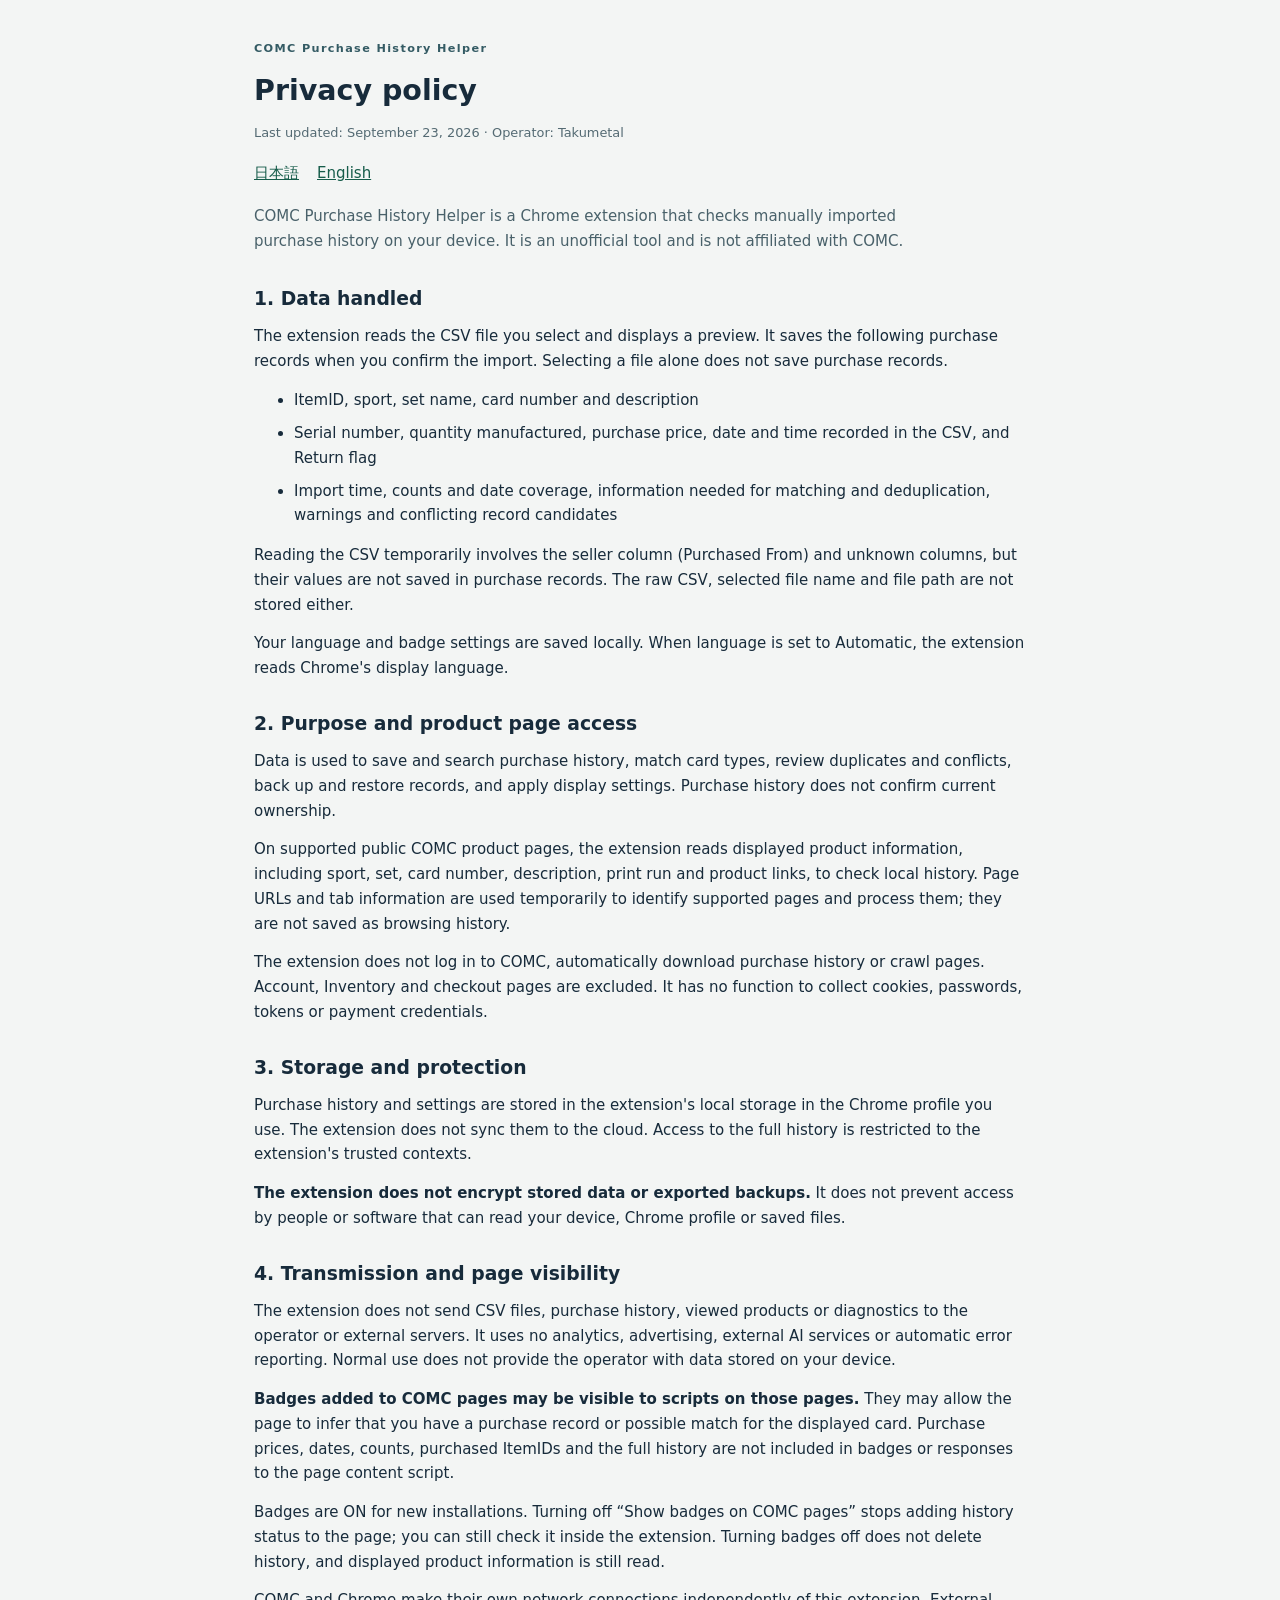
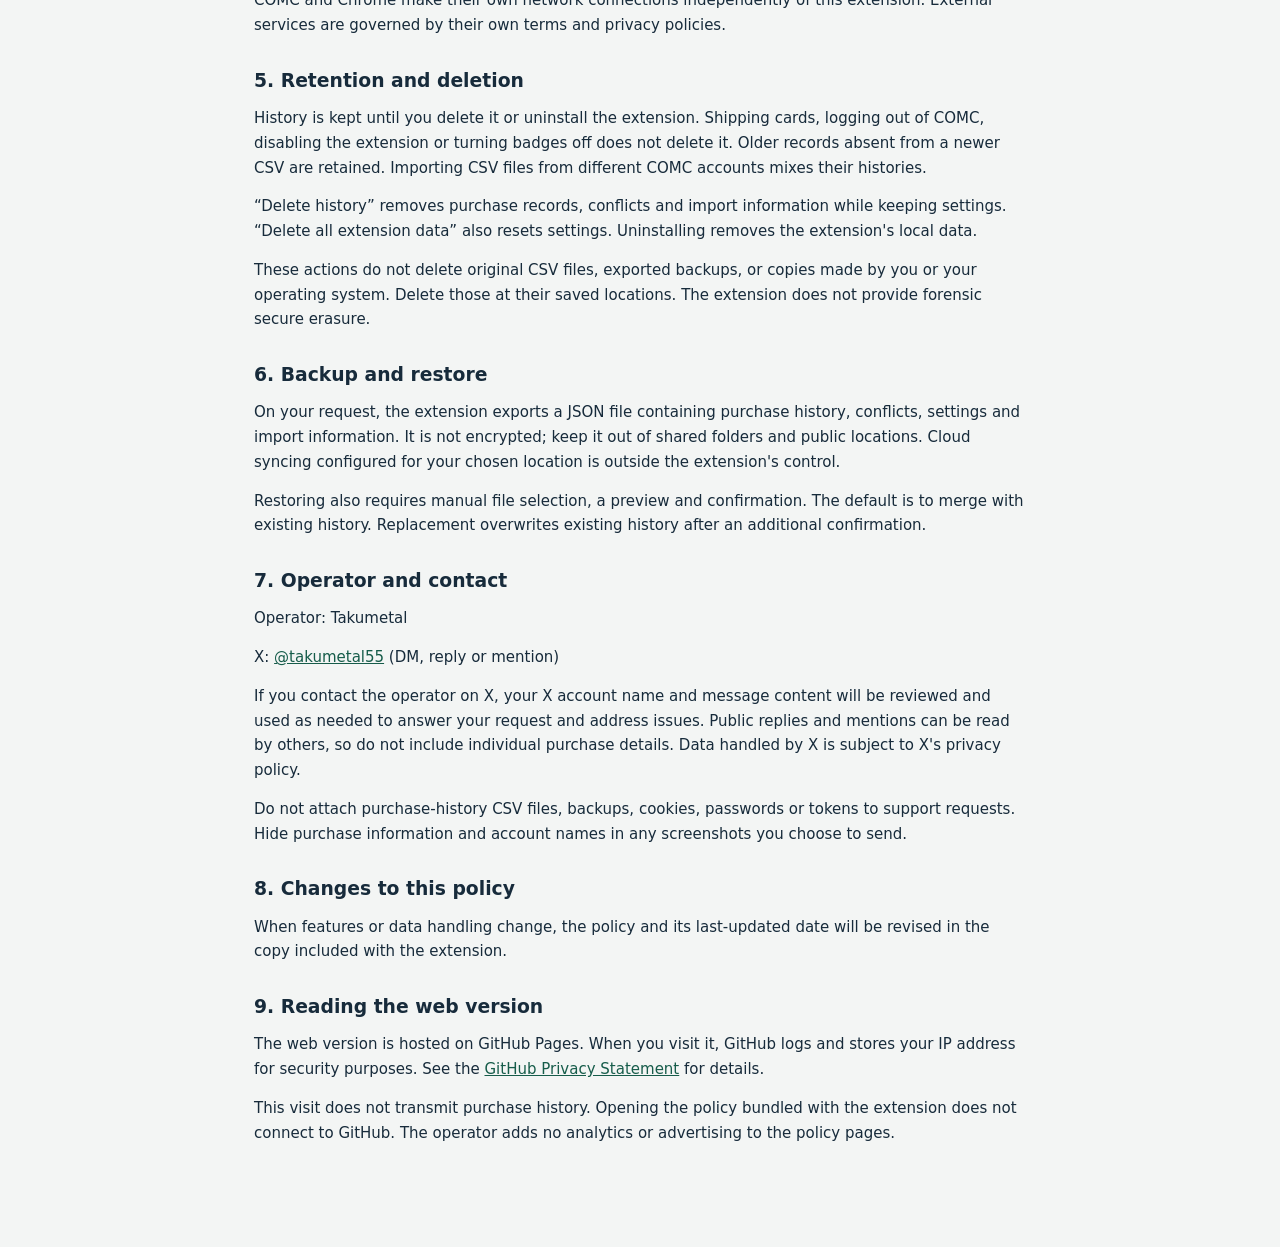
==== privacy-en.html @ 9bbb7d23 "Publish bilingual privacy policy" ====
<!doctype html>
<html lang="en">
<head>
  <meta charset="utf-8">
  <meta name="viewport" content="width=device-width, initial-scale=1">
  <meta name="referrer" content="no-referrer">
  <title>Privacy policy — COMC Purchase History Helper</title>
  <link rel="stylesheet" href="ui.css">
</head>
<body class="policy">
<main>
  <header>
    <p class="eyebrow">COMC Purchase History Helper</p>
    <h1>Privacy policy</h1>
    <p class="muted">Last updated: September 23, 2026 · Operator: Takumetal</p>
    <nav aria-label="Language"><a href="privacy-ja.html" lang="ja" hreflang="ja">日本語</a><a href="privacy-en.html" lang="en" aria-current="page">English</a></nav>
    <p class="lead">COMC Purchase History Helper is a Chrome extension that checks manually imported purchase history on your device. It is an unofficial tool and is not affiliated with COMC.</p>
  </header>
  <section aria-labelledby="data">
    <h2 id="data">1. Data handled</h2>
    <p>The extension reads the CSV file you select and displays a preview. It saves the following purchase records when you confirm the import. Selecting a file alone does not save purchase records.</p>
    <ul>
      <li>ItemID, sport, set name, card number and description</li>
      <li>Serial number, quantity manufactured, purchase price, date and time recorded in the CSV, and Return flag</li>
      <li>Import time, counts and date coverage, information needed for matching and deduplication, warnings and conflicting record candidates</li>
    </ul>
    <p>Reading the CSV temporarily involves the seller column (Purchased From) and unknown columns, but their values are not saved in purchase records. The raw CSV, selected file name and file path are not stored either.</p>
    <p>Your language and badge settings are saved locally. When language is set to Automatic, the extension reads Chrome's display language.</p>
  </section>
  <section aria-labelledby="purpose">
    <h2 id="purpose">2. Purpose and product page access</h2>
    <p>Data is used to save and search purchase history, match card types, review duplicates and conflicts, back up and restore records, and apply display settings. Purchase history does not confirm current ownership.</p>
    <p>On supported public COMC product pages, the extension reads displayed product information, including sport, set, card number, description, print run and product links, to check local history. Page URLs and tab information are used temporarily to identify supported pages and process them; they are not saved as browsing history.</p>
    <p>The extension does not log in to COMC, automatically download purchase history or crawl pages. Account, Inventory and checkout pages are excluded. It has no function to collect cookies, passwords, tokens or payment credentials.</p>
  </section>
  <section aria-labelledby="storage">
    <h2 id="storage">3. Storage and protection</h2>
    <p>Purchase history and settings are stored in the extension's local storage in the Chrome profile you use. The extension does not sync them to the cloud. Access to the full history is restricted to the extension's trusted contexts.</p>
    <p><strong>The extension does not encrypt stored data or exported backups.</strong> It does not prevent access by people or software that can read your device, Chrome profile or saved files.</p>
  </section>
  <section aria-labelledby="sharing">
    <h2 id="sharing">4. Transmission and page visibility</h2>
    <p>The extension does not send CSV files, purchase history, viewed products or diagnostics to the operator or external servers. It uses no analytics, advertising, external AI services or automatic error reporting. Normal use does not provide the operator with data stored on your device.</p>
    <p><strong>Badges added to COMC pages may be visible to scripts on those pages.</strong> They may allow the page to infer that you have a purchase record or possible match for the displayed card. Purchase prices, dates, counts, purchased ItemIDs and the full history are not included in badges or responses to the page content script.</p>
    <p>Badges are ON for new installations. Turning off “Show badges on COMC pages” stops adding history status to the page; you can still check it inside the extension. Turning badges off does not delete history, and displayed product information is still read.</p>
    <p>COMC and Chrome make their own network connections independently of this extension. External services are governed by their own terms and privacy policies.</p>
  </section>
  <section aria-labelledby="retention">
    <h2 id="retention">5. Retention and deletion</h2>
    <p>History is kept until you delete it or uninstall the extension. Shipping cards, logging out of COMC, disabling the extension or turning badges off does not delete it. Older records absent from a newer CSV are retained. Importing CSV files from different COMC accounts mixes their histories.</p>
    <p>“Delete history” removes purchase records, conflicts and import information while keeping settings. “Delete all extension data” also resets settings. Uninstalling removes the extension's local data.</p>
    <p>These actions do not delete original CSV files, exported backups, or copies made by you or your operating system. Delete those at their saved locations. The extension does not provide forensic secure erasure.</p>
  </section>
  <section aria-labelledby="backup">
    <h2 id="backup">6. Backup and restore</h2>
    <p>On your request, the extension exports a JSON file containing purchase history, conflicts, settings and import information. It is not encrypted; keep it out of shared folders and public locations. Cloud syncing configured for your chosen location is outside the extension's control.</p>
    <p>Restoring also requires manual file selection, a preview and confirmation. The default is to merge with existing history. Replacement overwrites existing history after an additional confirmation.</p>
  </section>
  <section aria-labelledby="contact">
    <h2 id="contact">7. Operator and contact</h2>
    <p>Operator: Takumetal</p>
    <p id="contact-details">X: <a href="https://x.com/takumetal55" target="_blank" rel="noopener noreferrer">@takumetal55</a> (DM, reply or mention)</p>
    <p>If you contact the operator on X, your X account name and message content will be reviewed and used as needed to answer your request and address issues. Public replies and mentions can be read by others, so do not include individual purchase details. Data handled by X is subject to X's privacy policy.</p>
    <p>Do not attach purchase-history CSV files, backups, cookies, passwords or tokens to support requests. Hide purchase information and account names in any screenshots you choose to send.</p>
  </section>
  <section aria-labelledby="changes">
    <h2 id="changes">8. Changes to this policy</h2>
    <p>When features or data handling change, the policy and its last-updated date will be revised in the copy included with the extension.</p>
  </section>
  <section aria-labelledby="website">
    <h2 id="website">9. Reading the web version</h2>
    <p>The web version is hosted on GitHub Pages. When you visit it, GitHub logs and stores your IP address for security purposes. See the <a href="https://docs.github.com/en/site-policy/privacy-policies/github-general-privacy-statement" target="_blank" rel="noopener noreferrer">GitHub Privacy Statement</a> for details.</p>
    <p>This visit does not transmit purchase history. Opening the policy bundled with the extension does not connect to GitHub. The operator adds no analytics or advertising to the policy pages.</p>
  </section>
</main>
</body>
</html>
---- ui.css ----
:root{font-family:system-ui,-apple-system,BlinkMacSystemFont,"Segoe UI",sans-serif;color:#172b3b;background:#f3f5f4;font-size:15px;line-height:1.65;color-scheme:light}*{box-sizing:border-box}body{margin:0}main{max-width:1080px;margin:auto;padding:32px 24px 72px}h1{font-size:1.9rem;line-height:1.25;margin:8px 0 14px}h2{font-size:1.25rem;line-height:1.4;margin:0 0 18px}h3{font-size:1rem}p{margin:8px 0 14px;overflow-wrap:anywhere}.eyebrow{font-size:.75rem;letter-spacing:.12em;font-weight:750;color:#345b64}.lead{color:#49616a;max-width:72ch}.notice{border-left:4px solid #b67822;background:#fff5df;padding:12px 16px;border-radius:4px}.panel{background:white;border:1px solid #d9e2df;border-radius:12px;padding:24px;margin:20px 0;box-shadow:0 3px 10px #163a2c06}.stats{display:grid;grid-template-columns:repeat(auto-fit,minmax(180px,1fr));gap:12px}.metric{border:1px solid #dbe6e1;border-radius:10px;padding:16px;background:#f8fbf9}.metric strong{font-size:1.7rem;display:block;color:#12634e}.toolbar{display:flex;gap:14px;align-items:center;flex-wrap:wrap;margin:16px 0}button,.button{font:inherit;cursor:pointer;border:1px solid #aebfba;border-radius:7px;padding:8px 15px;background:white;color:#173b32}button.primary{background:#12634e;border-color:#12634e;color:white}button.danger{color:#a22727;border-color:#d1b1b1}button:disabled{opacity:.5;cursor:not-allowed}button:hover:not(:disabled){filter:brightness(.95)}button:focus-visible,input:focus-visible,select:focus-visible,summary:focus-visible,a:focus-visible{outline:3px solid #2b809d;outline-offset:3px}select,input[type=search]{font:inherit;border:1px solid #aebfba;padding:8px;border-radius:6px;background:white;color:inherit;max-width:100%}input[type=search]{width:100%;margin-bottom:16px}input[type=file]{display:block;margin:10px 0 20px;max-width:100%}input[type=checkbox]{width:18px;height:18px;vertical-align:middle;margin-right:8px}label{display:block}small,.muted{color:#546a73;font-size:.86rem}.status{position:sticky;top:0;z-index:1;background:#e4f3ec;border:1px solid #accdbc;padding:12px;border-radius:6px;white-space:pre-wrap}.status.error{background:#fff0ef;border-color:#d7b1ac;color:#7b2121}.status:empty{display:none}details{border-top:1px solid #dce5e0;padding:12px 0}summary{cursor:pointer;overflow-wrap:anywhere;font-weight:600}.record{padding:14px;border-left:3px solid #bdd5cc;margin:12px 0;background:#f6f9f7;overflow-wrap:anywhere}dl{display:grid;grid-template-columns:minmax(100px,1fr) 2fr;gap:6px 12px;margin:8px 0}dt{color:#52656e}dd{margin:0;white-space:pre-wrap;overflow-wrap:anywhere}.badge{display:inline-block;background:#e2f1eb;border:1px solid #aacbbe;border-radius:5px;padding:2px 8px;margin:5px 8px 5px 0;font-size:.82rem;font-weight:600}.conflict{background:#fff9ee;border:1px solid #e1cea9;border-radius:8px;padding:16px;margin:16px 0}.comparison{display:grid;grid-template-columns:repeat(auto-fit,minmax(200px,1fr));gap:12px}nav a{color:#165c4a;margin-right:18px}a{color:#165c4a}fieldset{border:0;padding:0;margin:0;min-width:0}footer{margin-top:30px}.popup{width:390px;max-width:100vw}.popup main{padding:18px}.popup h1{font-size:1.35rem}.popup .panel{padding:16px;margin:14px 0}.popup .stats{grid-template-columns:1fr 1fr}.popup .metric{padding:10px}.popup .metric strong{font-size:1.2rem}@media(max-width:560px){main{padding:20px 14px 44px}.panel{padding:16px}.stats{grid-template-columns:1fr}h1{font-size:1.5rem}dl{grid-template-columns:1fr}dd{margin-bottom:10px}.toolbar{align-items:stretch}button{min-height:42px}}

.policy main{max-width:820px}.policy header{margin-bottom:32px}.policy header nav{margin:18px 0}.policy section{margin:30px 0}.policy h2{margin-bottom:12px}.policy li{margin-bottom:8px}
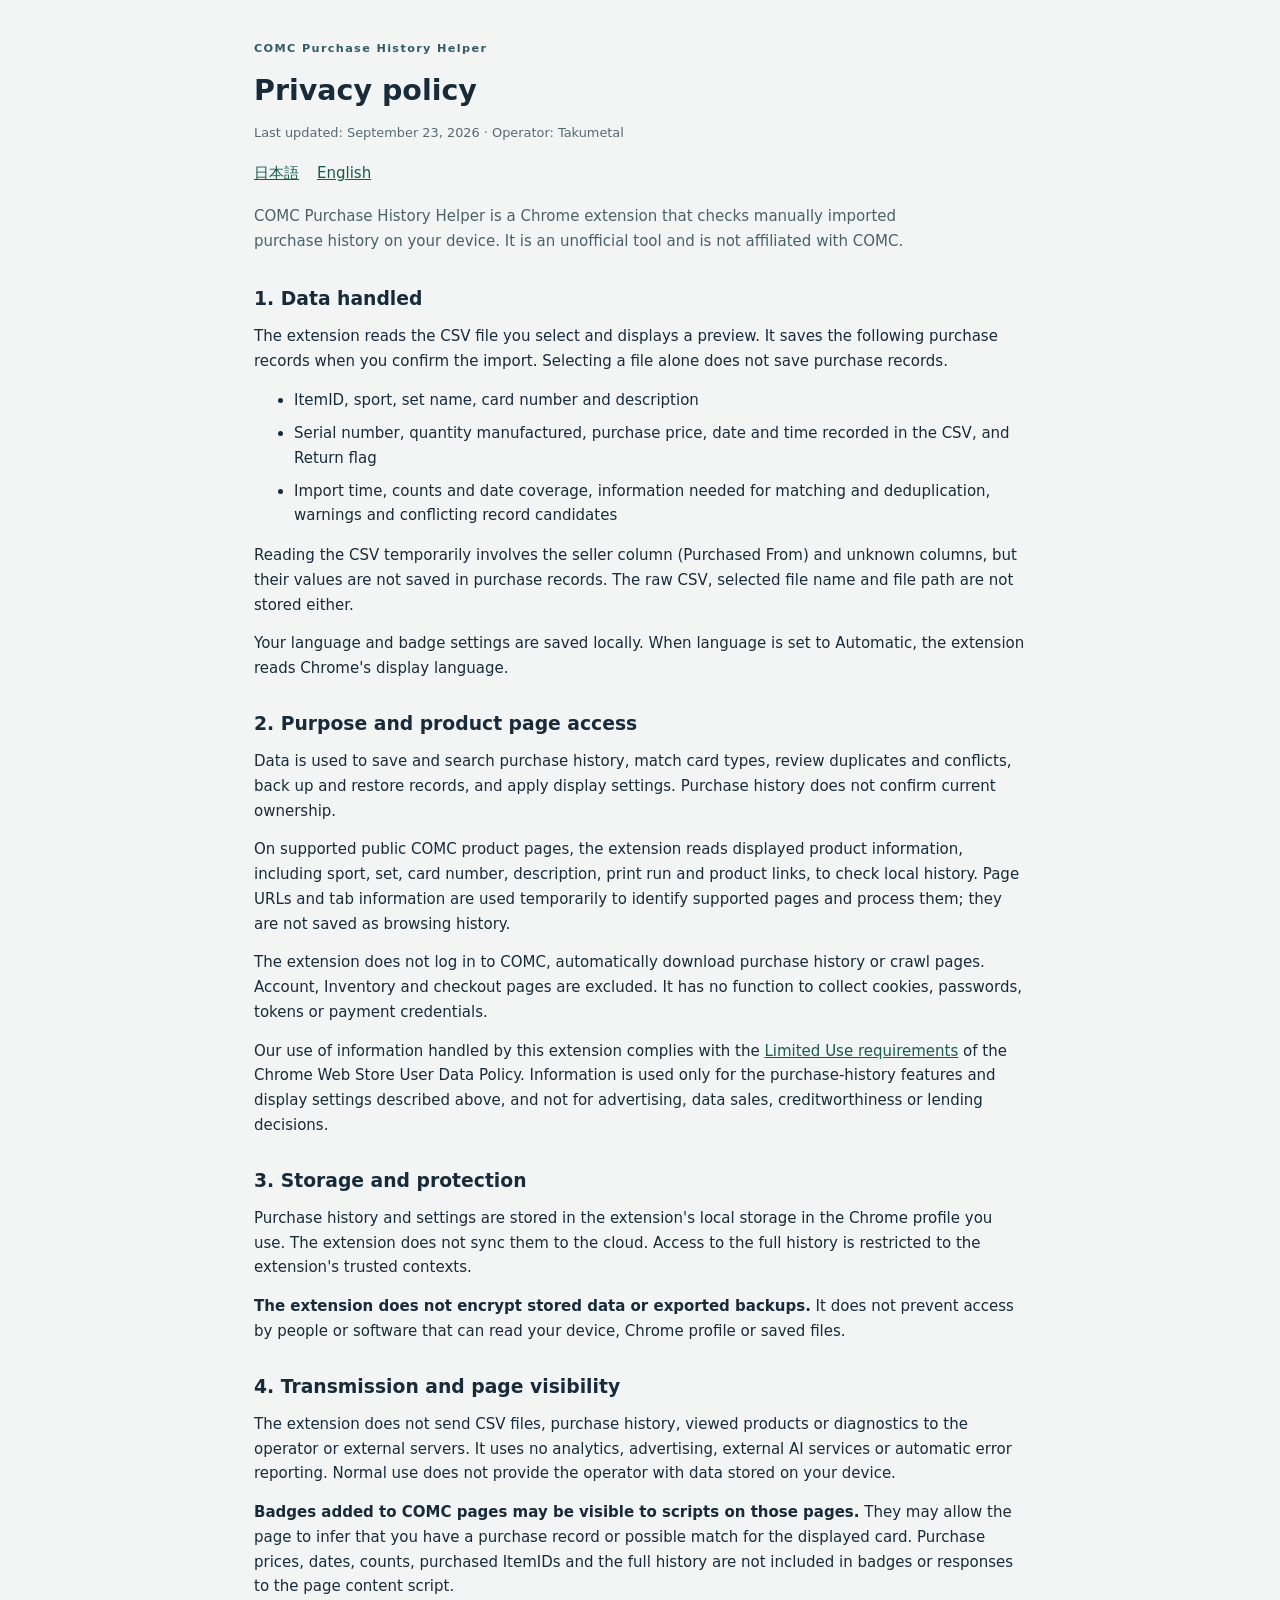
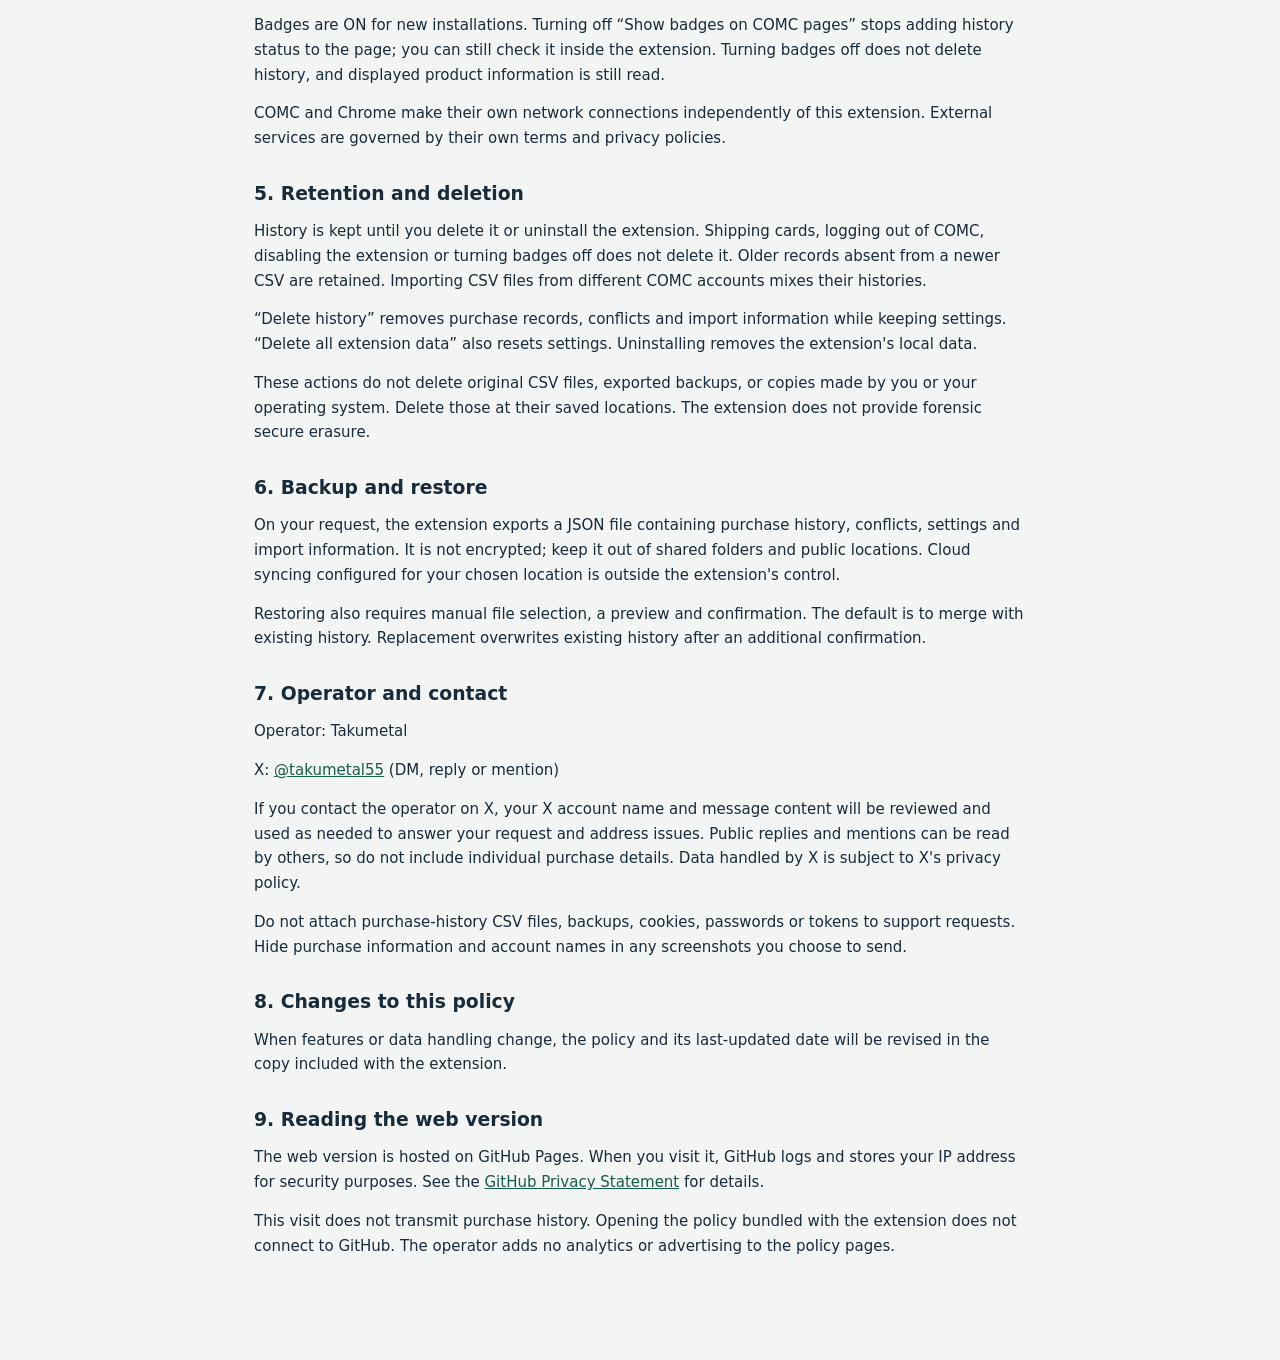
==== commit e40afc11: "Clarify limited use of extension data" ====
--- a/privacy-en.html
+++ b/privacy-en.html
@@ -32,6 +32,7 @@
     <p>Data is used to save and search purchase history, match card types, review duplicates and conflicts, back up and restore records, and apply display settings. Purchase history does not confirm current ownership.</p>
     <p>On supported public COMC product pages, the extension reads displayed product information, including sport, set, card number, description, print run and product links, to check local history. Page URLs and tab information are used temporarily to identify supported pages and process them; they are not saved as browsing history.</p>
     <p>The extension does not log in to COMC, automatically download purchase history or crawl pages. Account, Inventory and checkout pages are excluded. It has no function to collect cookies, passwords, tokens or payment credentials.</p>
+    <p id="limited-use">Our use of information handled by this extension complies with the <a href="https://developer.chrome.com/docs/webstore/program-policies/limited-use" target="_blank" rel="noopener noreferrer">Limited Use requirements</a> of the Chrome Web Store User Data Policy. Information is used only for the purchase-history features and display settings described above, and not for advertising, data sales, creditworthiness or lending decisions.</p>
   </section>
   <section aria-labelledby="storage">
     <h2 id="storage">3. Storage and protection</h2>
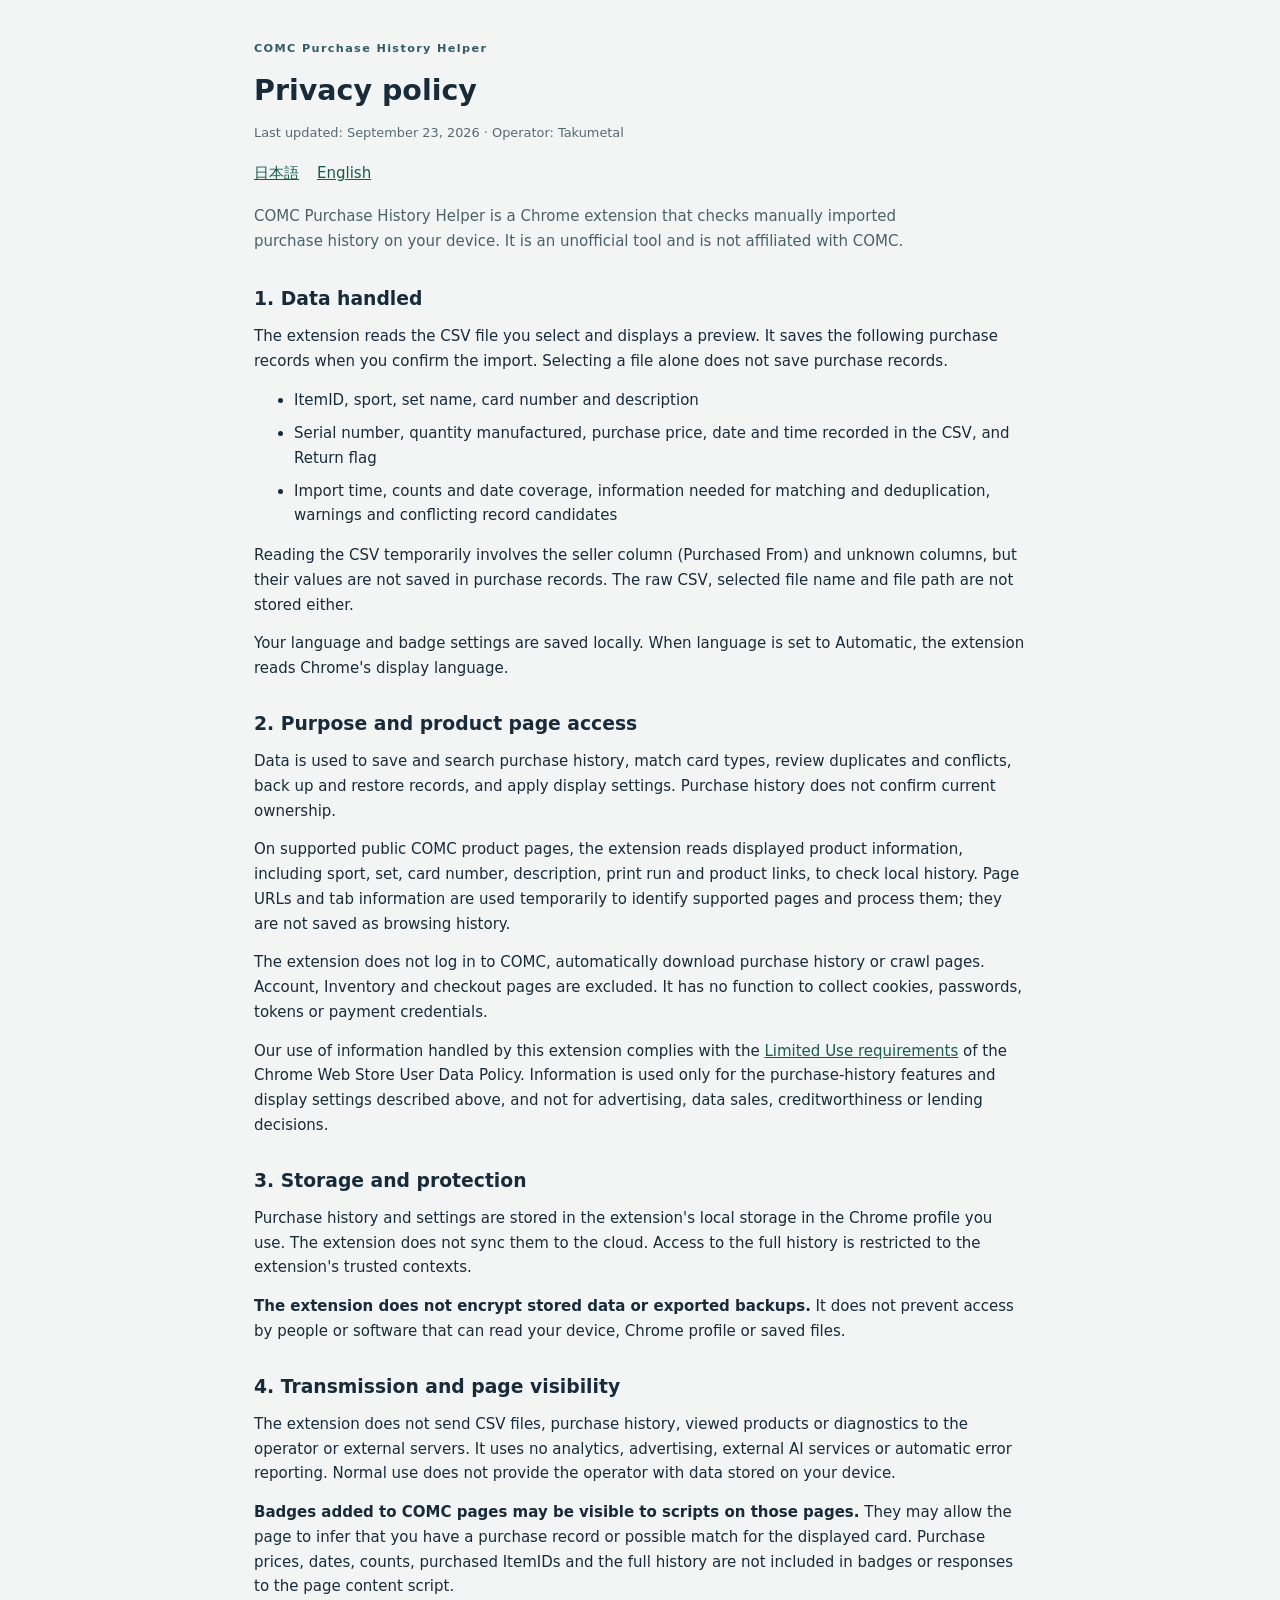
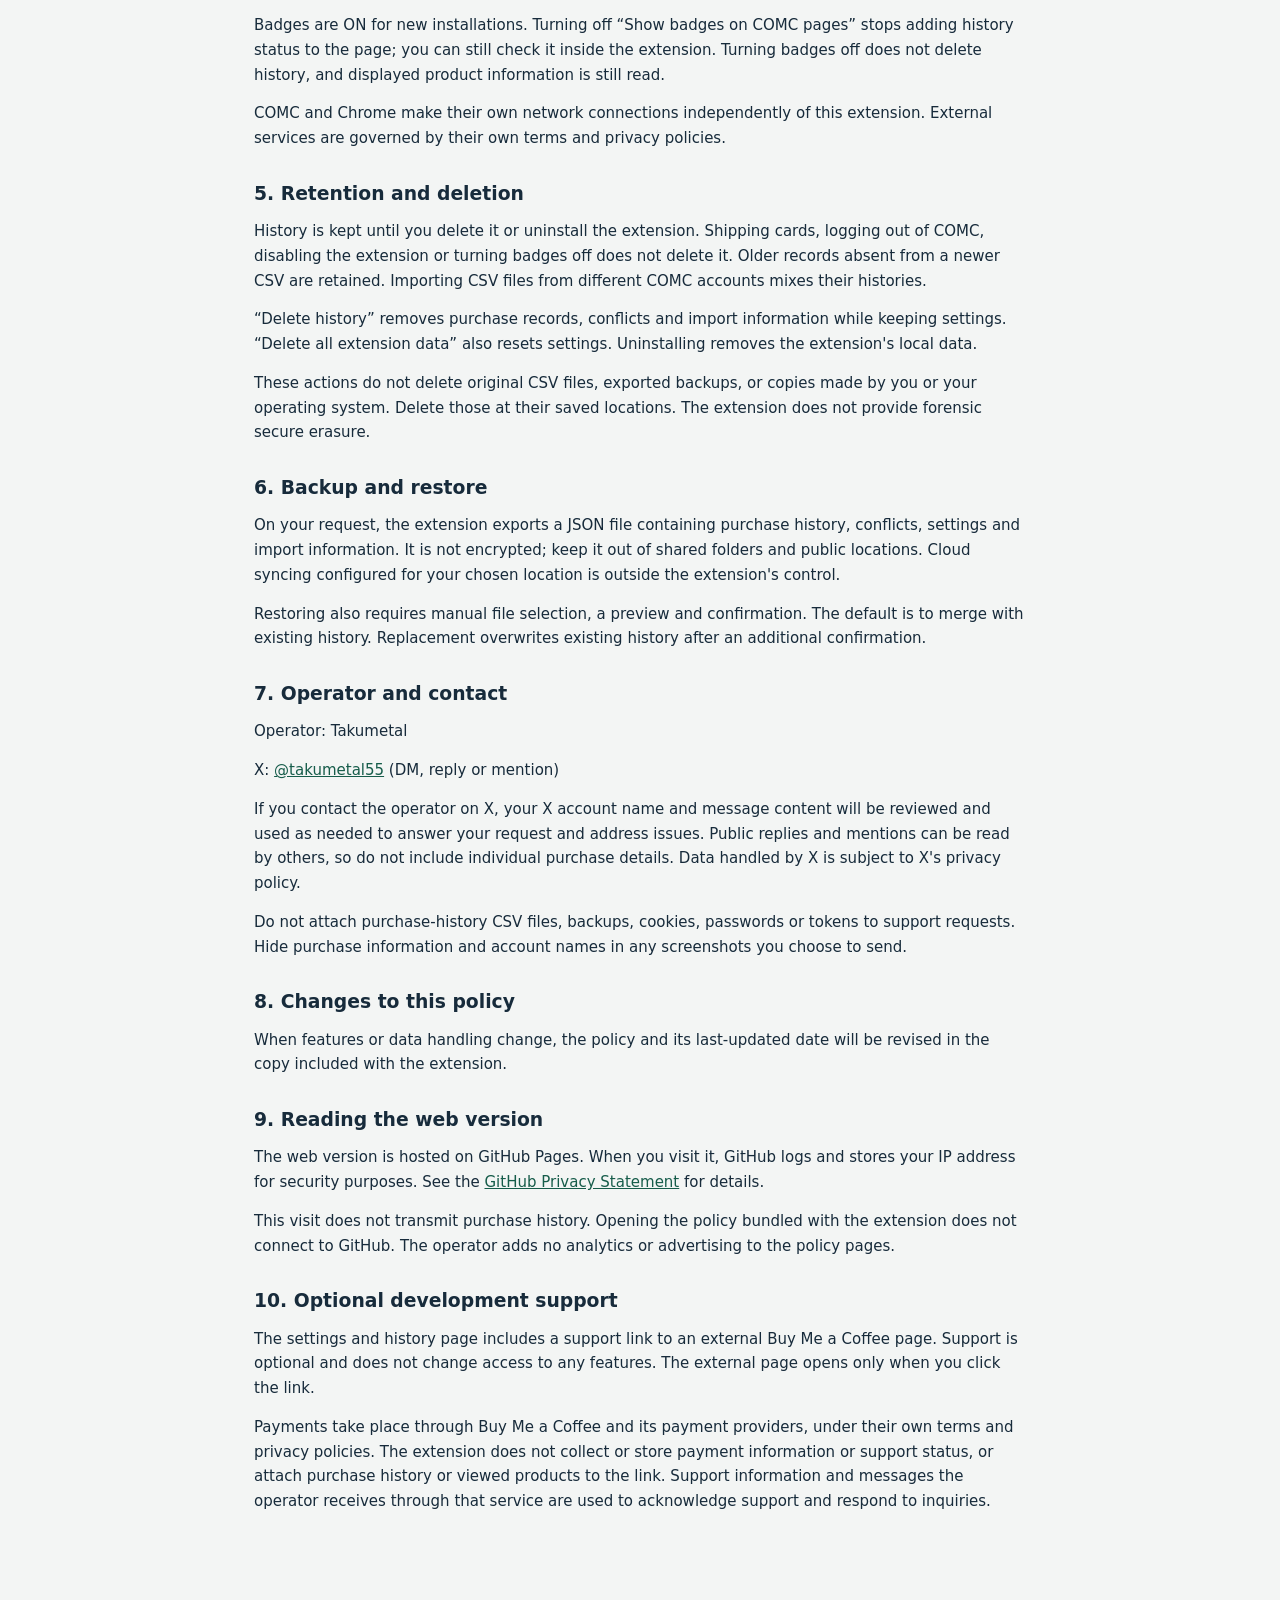
==== commit 86b01938: "Describe optional development support" ====
--- a/privacy-en.html
+++ b/privacy-en.html
@@ -73,6 +73,11 @@
     <p>The web version is hosted on GitHub Pages. When you visit it, GitHub logs and stores your IP address for security purposes. See the <a href="https://docs.github.com/en/site-policy/privacy-policies/github-general-privacy-statement" target="_blank" rel="noopener noreferrer">GitHub Privacy Statement</a> for details.</p>
     <p>This visit does not transmit purchase history. Opening the policy bundled with the extension does not connect to GitHub. The operator adds no analytics or advertising to the policy pages.</p>
   </section>
+  <section aria-labelledby="voluntary-support">
+    <h2 id="voluntary-support">10. Optional development support</h2>
+    <p>The settings and history page includes a support link to an external Buy Me a Coffee page. Support is optional and does not change access to any features. The external page opens only when you click the link.</p>
+    <p>Payments take place through Buy Me a Coffee and its payment providers, under their own terms and privacy policies. The extension does not collect or store payment information or support status, or attach purchase history or viewed products to the link. Support information and messages the operator receives through that service are used to acknowledge support and respond to inquiries.</p>
+  </section>
 </main>
 </body>
 </html>
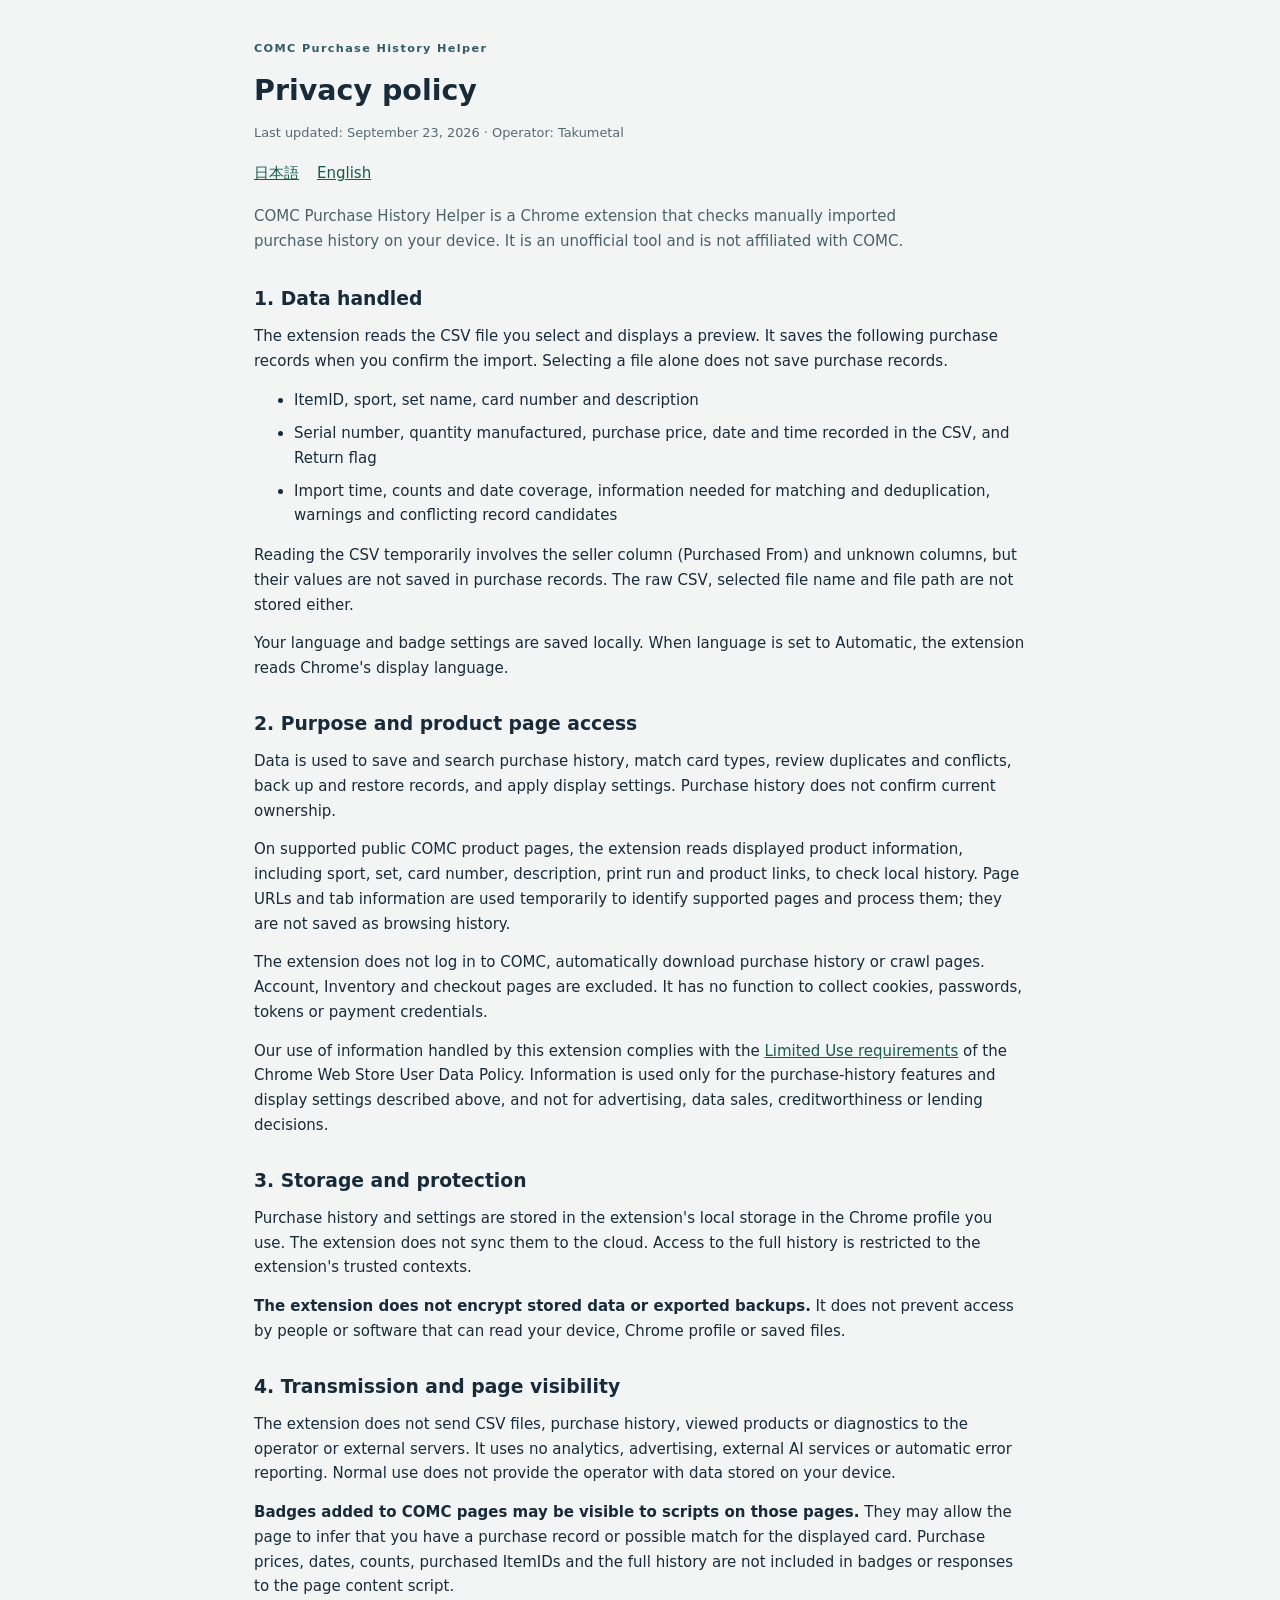
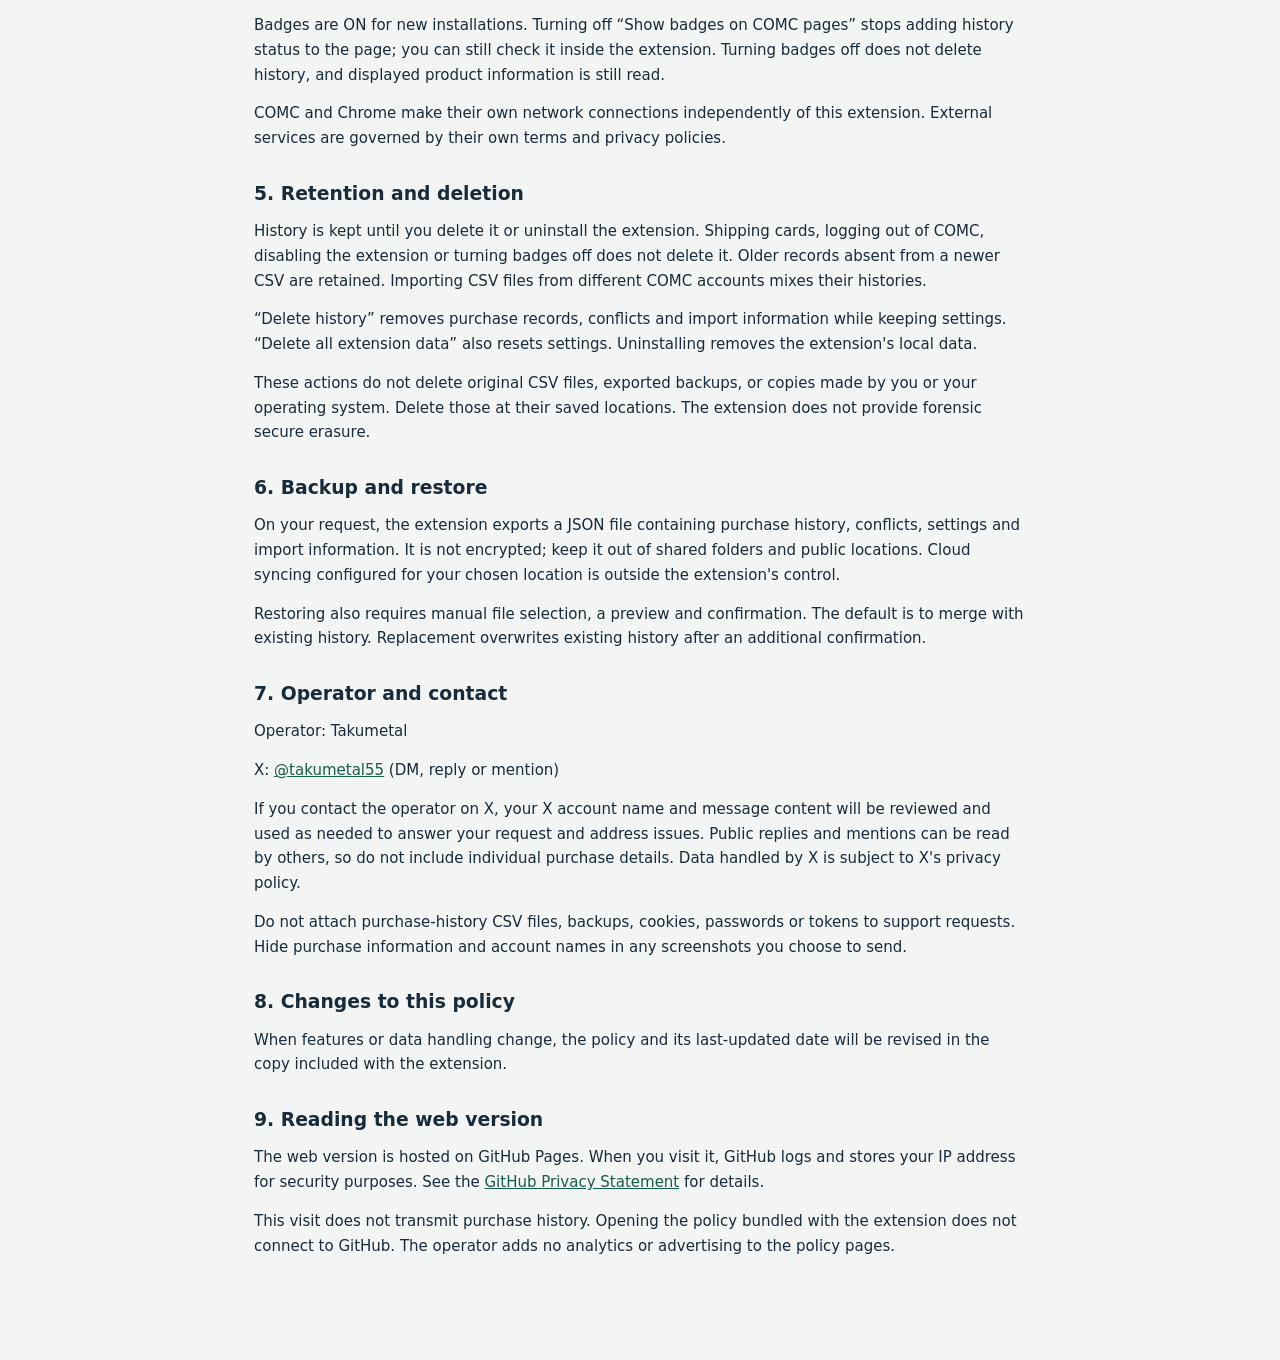
==== commit 6d77576a: "Revert "Describe optional development support" This reverts commit 86b019388118ba6e54fbea890d9555902" ====
--- a/privacy-en.html
+++ b/privacy-en.html
@@ -73,11 +73,6 @@
     <p>The web version is hosted on GitHub Pages. When you visit it, GitHub logs and stores your IP address for security purposes. See the <a href="https://docs.github.com/en/site-policy/privacy-policies/github-general-privacy-statement" target="_blank" rel="noopener noreferrer">GitHub Privacy Statement</a> for details.</p>
     <p>This visit does not transmit purchase history. Opening the policy bundled with the extension does not connect to GitHub. The operator adds no analytics or advertising to the policy pages.</p>
   </section>
-  <section aria-labelledby="voluntary-support">
-    <h2 id="voluntary-support">10. Optional development support</h2>
-    <p>The settings and history page includes a support link to an external Buy Me a Coffee page. Support is optional and does not change access to any features. The external page opens only when you click the link.</p>
-    <p>Payments take place through Buy Me a Coffee and its payment providers, under their own terms and privacy policies. The extension does not collect or store payment information or support status, or attach purchase history or viewed products to the link. Support information and messages the operator receives through that service are used to acknowledge support and respond to inquiries.</p>
-  </section>
 </main>
 </body>
 </html>
